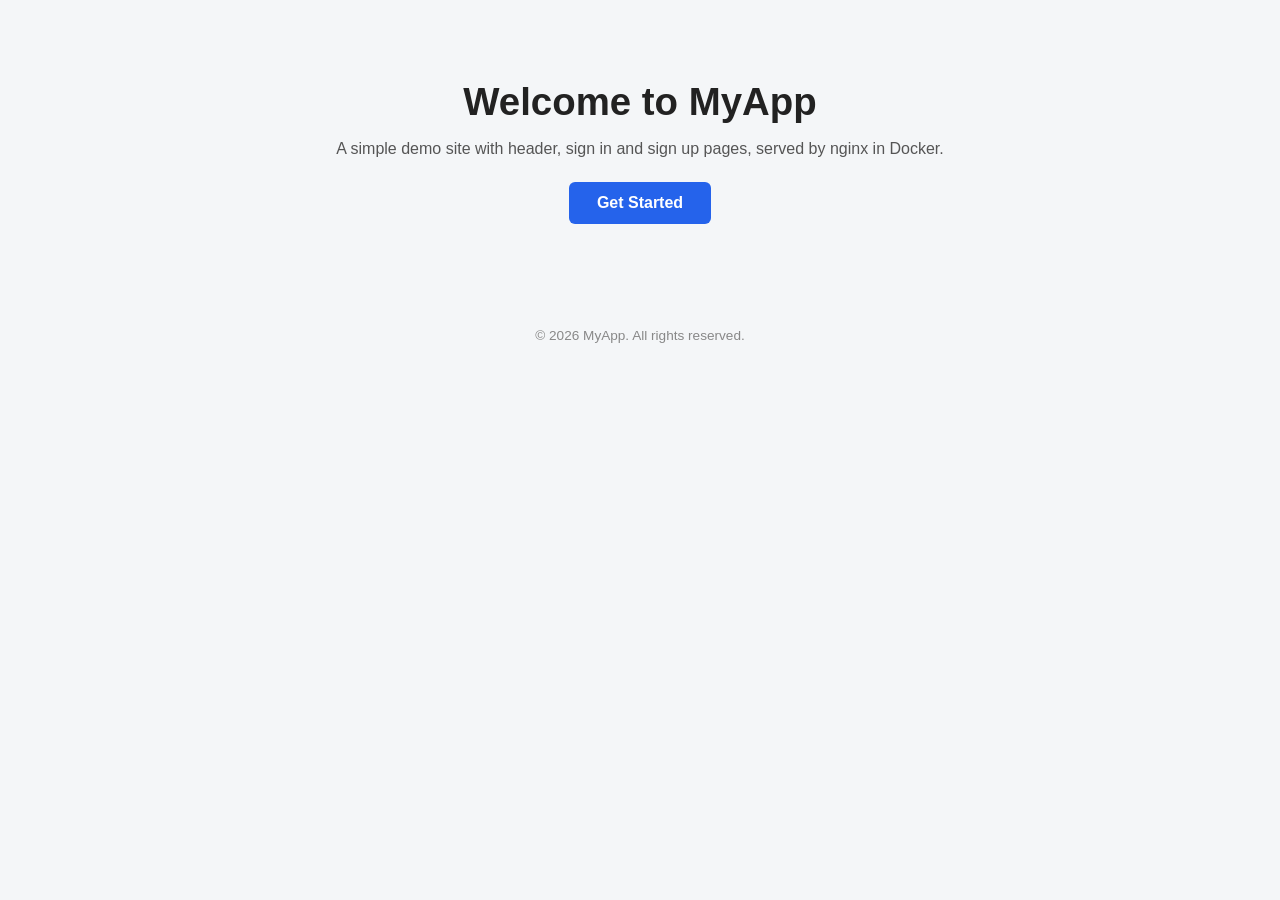
==== html/index.html @ 62d18b86 "Initial commit: add mysite docker files" ====
<!DOCTYPE html>
<html lang="en">
<head>
<meta charset="UTF-8">
<title>MyApp - Home</title>
<link rel="stylesheet" href="style.css">
</head>
<body>
<!--# include file="header.html" -->
<main>
  <section class="hero">
    <div class="container">
      <h1>Welcome to MyApp</h1>
      <p>A simple demo site with header, sign in and sign up pages, served by nginx in Docker.</p>
      <a href="signup.html" class="btn">Get Started</a>
    </div>
  </section>
</main>
<footer class="site-footer">&copy; 2026 MyApp. All rights reserved.</footer>
</body>
</html>
---- html/style.css ----
* { box-sizing: border-box; margin:0; padding:0; }
body { font-family: Arial, Helvetica, sans-serif; background:#f4f6f8; color:#222; }
.container { max-width:1100px; margin:0 auto; padding:0 20px; }
.site-header { background:#1f2937; color:#fff; }
.site-header .container { display:flex; align-items:center; justify-content:space-between; height:64px; }
.site-header .logo { color:#fff; font-size:1.4rem; font-weight:bold; text-decoration:none; }
.site-header nav ul { list-style:none; display:flex; gap:24px; }
.site-header nav a { color:#e5e7eb; text-decoration:none; font-weight:500; }
.site-header nav a:hover { color:#60a5fa; }
.hero { padding:80px 0; text-align:center; }
.hero h1 { font-size:2.4rem; margin-bottom:16px; }
.hero p { color:#555; margin-bottom:24px; }
.btn { display:inline-block; padding:12px 28px; background:#2563eb; color:#fff; border-radius:6px; text-decoration:none; font-weight:600; }
.btn:hover { background:#1d4ed8; }
.auth-wrap { display:flex; justify-content:center; padding:60px 20px; }
.auth-card { background:#fff; padding:40px; border-radius:10px; box-shadow:0 4px 20px rgba(0,0,0,0.08); width:100%; max-width:400px; }
.auth-card h2 { margin-bottom:24px; text-align:center; }
.form-group { margin-bottom:18px; }
.form-group label { display:block; margin-bottom:6px; font-weight:600; font-size:.9rem; }
.form-group input { width:100%; padding:10px 12px; border:1px solid #d1d5db; border-radius:6px; font-size:1rem; }
.form-group input:focus { outline:2px solid #2563eb; }
.auth-card button { width:100%; padding:12px; background:#2563eb; color:#fff; border:none; border-radius:6px; font-size:1rem; font-weight:600; cursor:pointer; }
.auth-card button:hover { background:#1d4ed8; }
.auth-footer-text { text-align:center; margin-top:16px; font-size:.9rem; color:#555; }
.auth-footer-text a { color:#2563eb; text-decoration:none; }
.site-footer { text-align:center; padding:24px; color:#888; font-size:.85rem; }
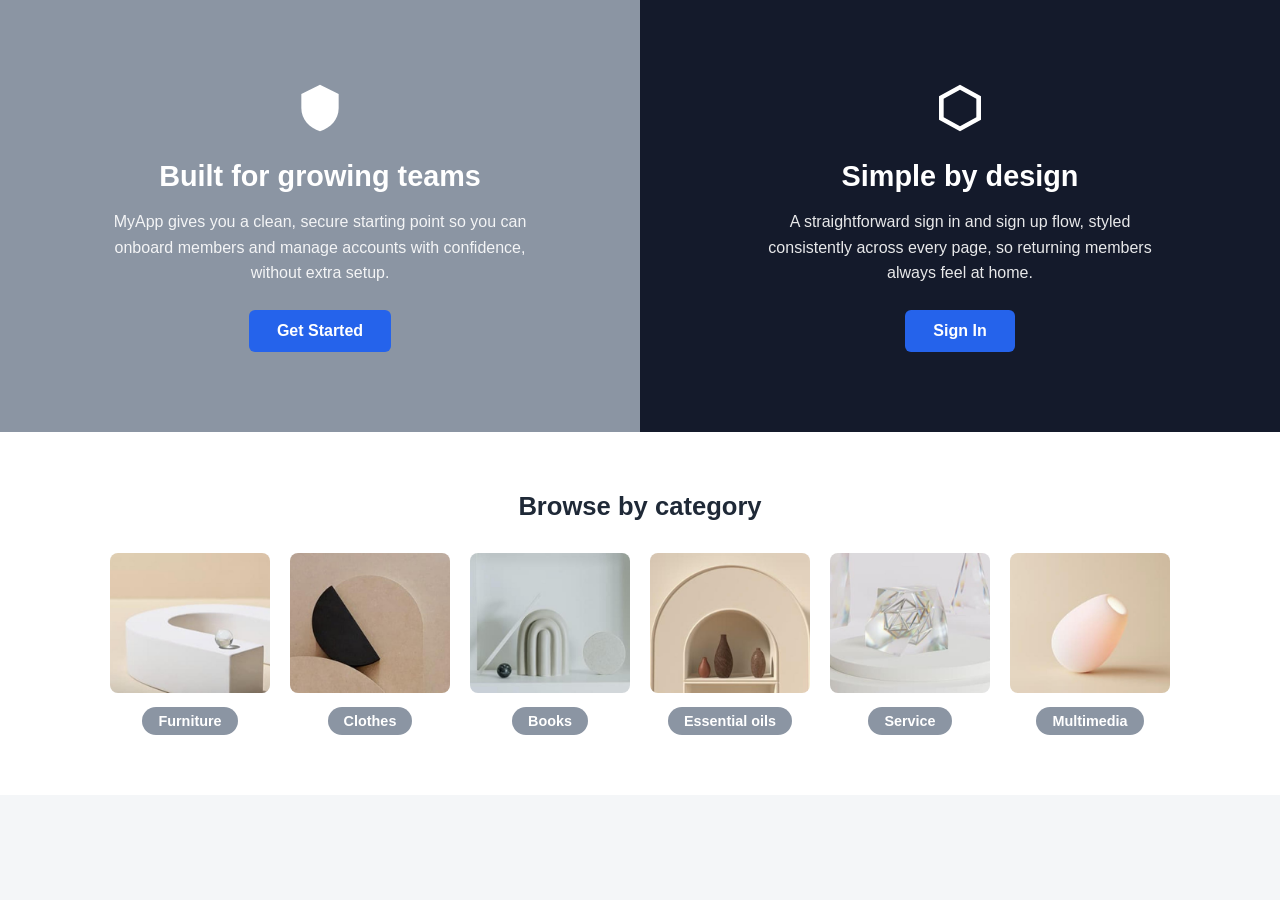
==== commit 39402673: "Add hero section and category grid to index.html" ====
--- a/html/index.html
+++ b/html/index.html
@@ -8,14 +8,56 @@
 <body>
 <!--# include file="header.html" -->
 <main>
-  <section class="hero">
+  <section class="blocks">
+    <div class="block block-slate">
+      <div class="block-icon">
+        <svg viewBox="0 0 24 24"><path d="M12 2l8 4v6c0 5-3.5 8.5-8 10-4.5-1.5-8-5-8-10V6l8-4z"/></svg>
+      </div>
+      <h2>Built for growing teams</h2>
+      <p>MyApp gives you a clean, secure starting point so you can onboard members and manage accounts with confidence, without extra setup.</p>
+      <a href="signup.html" class="btn btn-accent">Get Started</a>
+    </div>
+    <div class="block block-dark">
+      <div class="block-icon">
+        <svg viewBox="0 0 24 24"><path d="M12 2l9 5v10l-9 5-9-5V7l9-5zm0 2.2L5 8v8l7 3.8 7-3.8V8l-7-3.8z"/></svg>
+      </div>
+      <h2>Simple by design</h2>
+      <p>A straightforward sign in and sign up flow, styled consistently across every page, so returning members always feel at home.</p>
+      <a href="signin.html" class="btn btn-accent">Sign In</a>
+    </div>
+  </section>
+  <section class="categories">
     <div class="container">
-      <h1>Welcome to MyApp</h1>
-      <p>A simple demo site with header, sign in and sign up pages, served by nginx in Docker.</p>
-      <a href="signup.html" class="btn">Get Started</a>
+      <h2>Browse by category</h2>
+      <div class="category-grid">
+        <a href="#" class="category-card">
+          <img src="assets/images/furniture.jpg" alt="Furniture">
+          <span class="category-label">Furniture</span>
+        </a>
+        <a href="#" class="category-card">
+          <img src="assets/images/clothes.jpg" alt="Clothes">
+          <span class="category-label">Clothes</span>
+        </a>
+        <a href="#" class="category-card">
+          <img src="assets/images/books.jpg" alt="Books">
+          <span class="category-label">Books</span>
+        </a>
+        <a href="#" class="category-card">
+          <img src="assets/images/essential-oils.jpg" alt="Essential oils">
+          <span class="category-label">Essential oils</span>
+        </a>
+        <a href="#" class="category-card">
+          <img src="assets/images/service.jpg" alt="Service">
+          <span class="category-label">Service</span>
+        </a>
+        <a href="#" class="category-card">
+          <img src="assets/images/multimedia.jpg" alt="Multimedia">
+          <span class="category-label">Multimedia</span>
+        </a>
+      </div>
     </div>
   </section>
 </main>
-<footer class="site-footer">&copy; 2026 MyApp. All rights reserved.</footer>
+<!--#include file="footer.html" -->
 </body>
 </html>
--- a/html/style.css
+++ b/html/style.css
@@ -1,3 +1,72 @@
+* { box-sizing: border-box; margin:0; padding:0; }
+body { font-family: Arial, Helvetica, sans-serif; background:#f4f6f8; color:#1f2937; }
+.container { max-width:1100px; margin:0 auto; padding:0 20px; }
+
+/* Header */
+.site-header { background:#ffffff; border-bottom:1px solid #e5e7eb; }
+.site-header .container { display:flex; align-items:center; justify-content:space-between; height:64px; }
+.site-header .logo { display:flex; align-items:center; gap:8px; color:#1f2937; font-size:1.4rem; font-weight:bold; text-decoration:none; }
+.site-header .logo-img { width:32px; height:32px; border-radius:50%; object-fit:cover; }
+.site-header nav ul { list-style:none; display:flex; gap:24px; }
+.site-header nav a { color:#6b7280; text-decoration:none; font-weight:500; }
+.site-header nav a:hover, .site-header nav a.active { color:#1f2937; }
+.header-actions { display:flex; align-items:center; gap:20px; }
+.header-actions .phone { color:#6b7280; text-decoration:none; font-size:.9rem; }
+
+/* Buttons */
+.btn { display:inline-block; padding:12px 28px; border-radius:6px; text-decoration:none; font-weight:600; border:none; cursor:pointer; }
+.btn-accent { background:#6d4c63; color:#fff; }
+.btn-accent:hover { background:#58394f; }
+
+/* Hero color blocks */
+.blocks { display:flex; flex-wrap:wrap; }
+.block { flex:1 1 320px; padding:80px 40px; text-align:center; color:#fff; }
+.block-slate { background:#8b95a3; }
+.block-dark { background:#141a2b; }
+.block-icon { margin-bottom:20px; }
+.block-icon svg { width:56px; height:56px; fill:#fff; }
+.block h2 { font-size:1.8rem; margin-bottom:16px; }
+.block p { max-width:420px; margin:0 auto 24px; line-height:1.6; opacity:.9; }
+
+/* Category grid */
+.categories { padding:60px 0; background:#fff; }
+.categories h2 { text-align:center; margin-bottom:32px; font-size:1.6rem; color:#1f2937; }
+.category-grid { display:grid; grid-template-columns:repeat(auto-fit, minmax(160px, 1fr)); gap:20px; }
+.category-card { text-decoration:none; display:block; text-align:center; }
+.category-card img { width:100%; height:140px; object-fit:cover; border-radius:8px; margin-bottom:10px; }
+.category-label { display:inline-block; background:#8b95a3; color:#fff; padding:6px 16px; border-radius:20px; font-size:.9rem; font-weight:600; }
+
+/* Legacy hero (kept for compatibility) */
+.hero { padding:80px 0; text-align:center; }
+.hero h1 { font-size:2.4rem; margin-bottom:16px; }
+.hero p { color:#555; margin-bottom:24px; }
+
+/* Auth pages */
+.auth-wrap { display:flex; justify-content:center; padding:60px 20px; }
+.auth-card { background:#fff; padding:40px; border-radius:10px; box-shadow:0 4px 20px rgba(0,0,0,0.08); width:100%; max-width:400px; }
+.auth-card h2 { margin-bottom:24px; text-align:center; }
+.form-group { margin-bottom:18px; }
+.form-group label { display:block; margin-bottom:6px; font-weight:600; font-size:.9rem; }
+.form-group input { width:100%; padding:10px 12px; border:1px solid #d1d5db; border-radius:6px; font-size:1rem; }
+.form-group input:focus { outline:2px solid #6d4c63; }
+.auth-card button { width:100%; padding:12px; background:#6d4c63; color:#fff; border:none; border-radius:6px; font-size:1rem; font-weight:600; cursor:pointer; }
+.auth-card button:hover { background:#58394f; }
+.auth-footer-text { text-align:center; margin-top:18px; font-size:.9rem; color:#555; }
+.auth-footer-text a { color:#6d4c63; text-decoration:none; }
+
+/* Footer */
+.site-footer { background:#141a2b; color:#cbd5e1; padding:60px 0 20px; margin-top:40px; }
+.footer-grid { display:flex; flex-wrap:wrap; gap:40px; padding-bottom:40px; }
+.footer-col { flex:1 1 200px; }
+.footer-col h4 { color:#fff; margin-bottom:16px; }
+.footer-col ul { list-style:none; }
+.footer-col li { margin-bottom:8px; }
+.footer-col a { color:#cbd5e1; text-decoration:none; }
+.footer-col a:hover { color:#fff; }
+.footer-col p { line-height:1.6; font-size:.95rem; }
+.social-links { display:flex; gap:12px; list-style:none; }
+.social-links a { display:flex; align-items:center; justify-content:center; width:36px; height:36px; border-radius:50%; background:#fff; color:#141a2b; font-weight:700; text-decoration:none; }
+.footer-copy { text-align:center; padding-top:20px; border-top:1px solid rgba(255,255,255,.1); color:#94a3b8; font-size:.85rem; }
 * { box-sizing: border-box; margin:0; padding:0; }
 body { font-family: Arial, Helvetica, sans-serif; background:#f4f6f8; color:#222; }
 .container { max-width:1100px; margin:0 auto; padding:0 20px; }
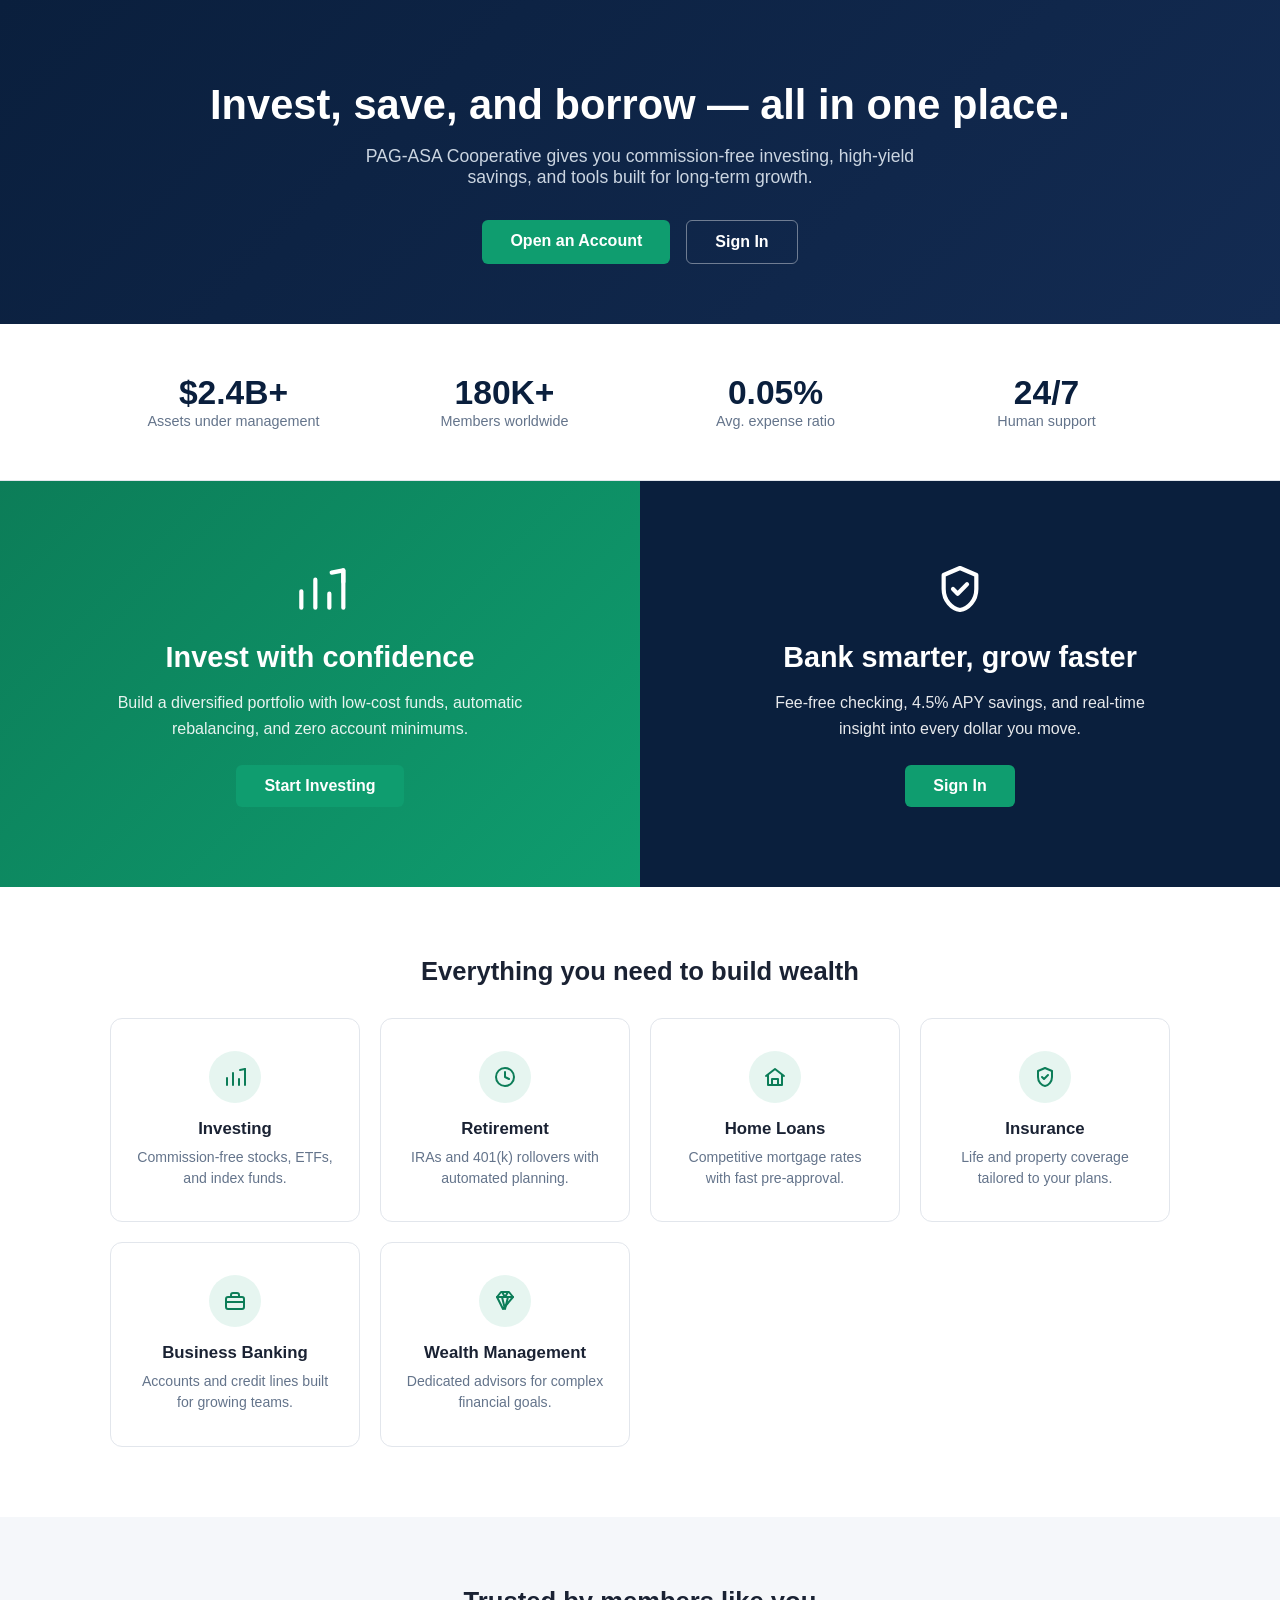
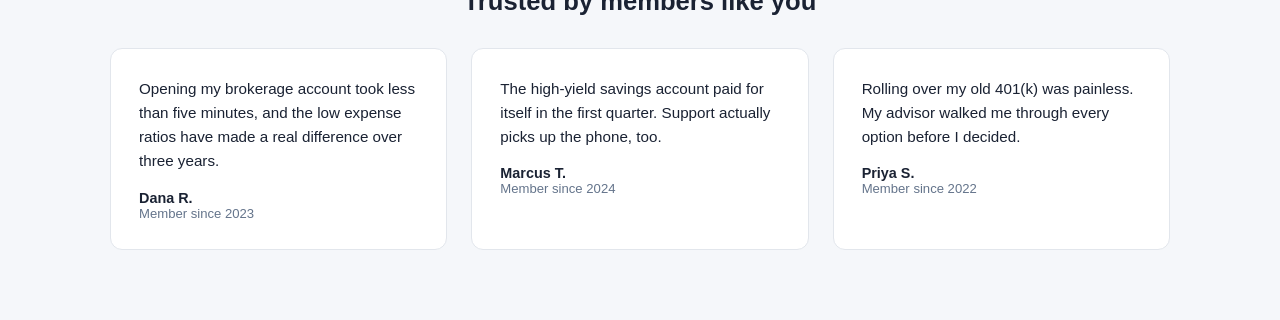
==== commit 226fae9b: "Update site branding and enhance user interface across multiple pages" ====
--- a/html/index.html
+++ b/html/index.html
@@ -2,58 +2,138 @@
 <html lang="en">
 <head>
 <meta charset="UTF-8">
-<title>MyApp - Home</title>
+<title>PAG-ASA Cooperative - Invest, Save, Grow</title>
 <link rel="stylesheet" href="style.css">
 </head>
 <body>
 <!--# include file="header.html" -->
 <main>
+  <section class="hero-copy" id="markets">
+    <div class="container">
+      <h1>Invest, save, and borrow &mdash; all in one place.</h1>
+      <p>PAG-ASA Cooperative gives you commission-free investing, high-yield savings, and tools built for long-term growth.</p>
+      <div class="hero-ctas">
+        <a href="signup.html" class="btn btn-accent">Open an Account</a>
+        <a href="signin.html" class="btn btn-ghost">Sign In</a>
+      </div>
+    </div>
+  </section>
+
+  <section class="stats">
+    <div class="container stats-grid">
+      <div class="stat">
+        <span class="stat-num">$2.4B+</span>
+        <span class="stat-label">Assets under management</span>
+      </div>
+      <div class="stat">
+        <span class="stat-num">180K+</span>
+        <span class="stat-label">Members worldwide</span>
+      </div>
+      <div class="stat">
+        <span class="stat-num">0.05%</span>
+        <span class="stat-label">Avg. expense ratio</span>
+      </div>
+      <div class="stat">
+        <span class="stat-num">24/7</span>
+        <span class="stat-label">Human support</span>
+      </div>
+    </div>
+  </section>
+
   <section class="blocks">
     <div class="block block-slate">
       <div class="block-icon">
-        <svg viewBox="0 0 24 24"><path d="M12 2l8 4v6c0 5-3.5 8.5-8 10-4.5-1.5-8-5-8-10V6l8-4z"/></svg>
+        <svg viewBox="0 0 24 24" fill="none" stroke="currentColor" stroke-width="1.8" stroke-linecap="round" stroke-linejoin="round">
+          <path d="M4 20V13M10 20V8M16 20v-6M22 20V4"/>
+          <path d="M17 5l5-1v5"/>
+        </svg>
       </div>
-      <h2>Built for growing teams</h2>
-      <p>MyApp gives you a clean, secure starting point so you can onboard members and manage accounts with confidence, without extra setup.</p>
-      <a href="signup.html" class="btn btn-accent">Get Started</a>
+      <h2>Invest with confidence</h2>
+      <p>Build a diversified portfolio with low-cost funds, automatic rebalancing, and zero account minimums.</p>
+      <a href="signup.html" class="btn btn-accent">Start Investing</a>
     </div>
     <div class="block block-dark">
       <div class="block-icon">
-        <svg viewBox="0 0 24 24"><path d="M12 2l9 5v10l-9 5-9-5V7l9-5zm0 2.2L5 8v8l7 3.8 7-3.8V8l-7-3.8z"/></svg>
+        <svg viewBox="0 0 24 24" fill="none" stroke="currentColor" stroke-width="1.8" stroke-linecap="round" stroke-linejoin="round">
+          <path d="M12 3l7 3v6c0 5-3.5 8.5-7 9-3.5-.5-7-4-7-9V6l7-3z"/>
+          <path d="M9 12l2 2 4-4"/>
+        </svg>
       </div>
-      <h2>Simple by design</h2>
-      <p>A straightforward sign in and sign up flow, styled consistently across every page, so returning members always feel at home.</p>
+      <h2>Bank smarter, grow faster</h2>
+      <p>Fee-free checking, 4.5% APY savings, and real-time insight into every dollar you move.</p>
       <a href="signin.html" class="btn btn-accent">Sign In</a>
     </div>
   </section>
-  <section class="categories">
+
+  <section class="categories" id="services">
     <div class="container">
-      <h2>Browse by category</h2>
+      <h2>Everything you need to build wealth</h2>
       <div class="category-grid">
-        <a href="#" class="category-card">
-          <img src="assets/images/furniture.jpg" alt="Furniture">
-          <span class="category-label">Furniture</span>
+        <a href="signup.html" class="service-card">
+          <span class="service-icon">
+            <svg viewBox="0 0 24 24" fill="none" stroke="currentColor" stroke-width="2" stroke-linecap="round" stroke-linejoin="round"><path d="M4 20V13M10 20V8M16 20v-6M22 20V4"/><path d="M17 5l5-1v5"/></svg>
+          </span>
+          <h3>Investing</h3>
+          <p>Commission-free stocks, ETFs, and index funds.</p>
         </a>
-        <a href="#" class="category-card">
-          <img src="assets/images/clothes.jpg" alt="Clothes">
-          <span class="category-label">Clothes</span>
+        <a href="signup.html" class="service-card">
+          <span class="service-icon">
+            <svg viewBox="0 0 24 24" fill="none" stroke="currentColor" stroke-width="2" stroke-linecap="round" stroke-linejoin="round"><circle cx="12" cy="12" r="9"/><path d="M12 7v5l4 2"/></svg>
+          </span>
+          <h3>Retirement</h3>
+          <p>IRAs and 401(k) rollovers with automated planning.</p>
         </a>
-        <a href="#" class="category-card">
-          <img src="assets/images/books.jpg" alt="Books">
-          <span class="category-label">Books</span>
+        <a href="signup.html" class="service-card">
+          <span class="service-icon">
+            <svg viewBox="0 0 24 24" fill="none" stroke="currentColor" stroke-width="2" stroke-linecap="round" stroke-linejoin="round"><path d="M3 11l9-7 9 7"/><path d="M5 10v10h14V10"/><path d="M9 20v-6h6v6"/></svg>
+          </span>
+          <h3>Home Loans</h3>
+          <p>Competitive mortgage rates with fast pre-approval.</p>
         </a>
-        <a href="#" class="category-card">
-          <img src="assets/images/essential-oils.jpg" alt="Essential oils">
-          <span class="category-label">Essential oils</span>
+        <a href="signup.html" class="service-card">
+          <span class="service-icon">
+            <svg viewBox="0 0 24 24" fill="none" stroke="currentColor" stroke-width="2" stroke-linecap="round" stroke-linejoin="round"><path d="M12 3l7 3v6c0 5-3.5 8.5-7 9-3.5-.5-7-4-7-9V6l7-3z"/><path d="M9 12l2 2 4-4"/></svg>
+          </span>
+          <h3>Insurance</h3>
+          <p>Life and property coverage tailored to your plans.</p>
         </a>
-        <a href="#" class="category-card">
-          <img src="assets/images/service.jpg" alt="Service">
-          <span class="category-label">Service</span>
+        <a href="signup.html" class="service-card">
+          <span class="service-icon">
+            <svg viewBox="0 0 24 24" fill="none" stroke="currentColor" stroke-width="2" stroke-linecap="round" stroke-linejoin="round"><rect x="3" y="8" width="18" height="12" rx="2"/><path d="M8 8V6a2 2 0 0 1 2-2h4a2 2 0 0 1 2 2v2"/><path d="M3 13h18"/></svg>
+          </span>
+          <h3>Business Banking</h3>
+          <p>Accounts and credit lines built for growing teams.</p>
         </a>
-        <a href="#" class="category-card">
-          <img src="assets/images/multimedia.jpg" alt="Multimedia">
-          <span class="category-label">Multimedia</span>
+        <a href="signup.html" class="service-card">
+          <span class="service-icon">
+            <svg viewBox="0 0 24 24" fill="none" stroke="currentColor" stroke-width="2" stroke-linecap="round" stroke-linejoin="round"><path d="M4 8l4-5h8l4 5-10 12L4 8z"/><path d="M4 8h16M9 3l3 5 3-5M9 8l3 12 3-12"/></svg>
+          </span>
+          <h3>Wealth Management</h3>
+          <p>Dedicated advisors for complex financial goals.</p>
         </a>
+      </div>
+    </div>
+  </section>
+
+  <section class="testimonials">
+    <div class="container">
+      <h2>Trusted by members like you</h2>
+      <div class="testimonial-grid">
+        <div class="testimonial-card">
+          <p class="testimonial-quote">Opening my brokerage account took less than five minutes, and the low expense ratios have made a real difference over three years.</p>
+          <p class="testimonial-author">Dana R.</p>
+          <p class="testimonial-role">Member since 2023</p>
+        </div>
+        <div class="testimonial-card">
+          <p class="testimonial-quote">The high-yield savings account paid for itself in the first quarter. Support actually picks up the phone, too.</p>
+          <p class="testimonial-author">Marcus T.</p>
+          <p class="testimonial-role">Member since 2024</p>
+        </div>
+        <div class="testimonial-card">
+          <p class="testimonial-quote">Rolling over my old 401(k) was painless. My advisor walked me through every option before I decided.</p>
+          <p class="testimonial-author">Priya S.</p>
+          <p class="testimonial-role">Member since 2022</p>
+        </div>
       </div>
     </div>
   </section>
--- a/html/style.css
+++ b/html/style.css
@@ -1,61 +1,97 @@
 * { box-sizing: border-box; margin:0; padding:0; }
-body { font-family: Arial, Helvetica, sans-serif; background:#f4f6f8; color:#1f2937; }
+:root {
+  --navy:#0a1f3d;
+  --navy-light:#132b52;
+  --emerald:#0f9d6f;
+  --emerald-dark:#0c7d58;
+  --gold:#c9a961;
+  --bg:#f5f7fa;
+  --text:#1a2233;
+  --muted:#64748b;
+  --border:#e2e6ec;
+}
+body { font-family: Arial, Helvetica, sans-serif; background:var(--bg); color:var(--text); }
 .container { max-width:1100px; margin:0 auto; padding:0 20px; }
 
 /* Header */
-.site-header { background:#ffffff; border-bottom:1px solid #e5e7eb; }
+.site-header { background:#ffffff; border-bottom:1px solid var(--border); }
 .site-header .container { display:flex; align-items:center; justify-content:space-between; height:64px; }
-.site-header .logo { display:flex; align-items:center; gap:8px; color:#1f2937; font-size:1.4rem; font-weight:bold; text-decoration:none; }
-.site-header .logo-img { width:32px; height:32px; border-radius:50%; object-fit:cover; }
+.site-header .logo { display:flex; align-items:center; gap:8px; color:var(--navy); font-size:1.3rem; font-weight:bold; text-decoration:none; }
+.logo-img { width:32px; height:32px; border-radius:50%; object-fit:cover; }
 .site-header nav ul { list-style:none; display:flex; gap:24px; }
-.site-header nav a { color:#6b7280; text-decoration:none; font-weight:500; }
-.site-header nav a:hover, .site-header nav a.active { color:#1f2937; }
+.site-header nav a { color:var(--muted); text-decoration:none; font-weight:500; }
+.site-header nav a:hover, .site-header nav a.active { color:var(--navy); }
 .header-actions { display:flex; align-items:center; gap:20px; }
-.header-actions .phone { color:#6b7280; text-decoration:none; font-size:.9rem; }
+.header-actions .phone { color:var(--muted); text-decoration:none; font-size:.9rem; }
 
 /* Buttons */
 .btn { display:inline-block; padding:12px 28px; border-radius:6px; text-decoration:none; font-weight:600; border:none; cursor:pointer; }
-.btn-accent { background:#6d4c63; color:#fff; }
-.btn-accent:hover { background:#58394f; }
+.btn-accent { background:var(--emerald); color:#fff; }
+.btn-accent:hover { background:var(--emerald-dark); }
+.btn-ghost { background:transparent; color:#fff; border:1.5px solid rgba(255,255,255,.4); }
+.btn-ghost:hover { background:rgba(255,255,255,.1); }
+
+/* Hero copy */
+.hero-copy { background:linear-gradient(135deg,var(--navy),var(--navy-light)); color:#fff; padding:80px 0 60px; text-align:center; }
+.hero-copy h1 { font-size:2.6rem; line-height:1.2; margin-bottom:16px; }
+.hero-copy p { color:#cbd5e1; max-width:560px; margin:0 auto 32px; font-size:1.1rem; }
+.hero-ctas { display:flex; gap:16px; justify-content:center; flex-wrap:wrap; }
+
+/* Stats */
+.stats { background:#fff; padding:50px 0; border-bottom:1px solid var(--border); }
+.stats-grid { display:grid; grid-template-columns:repeat(auto-fit, minmax(160px,1fr)); gap:24px; text-align:center; }
+.stat-num { display:block; font-size:2.1rem; font-weight:800; color:var(--navy); }
+.stat-label { color:var(--muted); font-size:.9rem; }
 
 /* Hero color blocks */
 .blocks { display:flex; flex-wrap:wrap; }
 .block { flex:1 1 320px; padding:80px 40px; text-align:center; color:#fff; }
-.block-slate { background:#8b95a3; }
-.block-dark { background:#141a2b; }
+.block-slate { background:linear-gradient(135deg,var(--emerald-dark),var(--emerald)); }
+.block-dark { background:var(--navy); }
 .block-icon { margin-bottom:20px; }
-.block-icon svg { width:56px; height:56px; fill:#fff; }
+.block-icon svg { width:56px; height:56px; }
 .block h2 { font-size:1.8rem; margin-bottom:16px; }
 .block p { max-width:420px; margin:0 auto 24px; line-height:1.6; opacity:.9; }
 
-/* Category grid */
-.categories { padding:60px 0; background:#fff; }
-.categories h2 { text-align:center; margin-bottom:32px; font-size:1.6rem; color:#1f2937; }
-.category-grid { display:grid; grid-template-columns:repeat(auto-fit, minmax(160px, 1fr)); gap:20px; }
-.category-card { text-decoration:none; display:block; text-align:center; }
-.category-card img { width:100%; height:140px; object-fit:cover; border-radius:8px; margin-bottom:10px; }
-.category-label { display:inline-block; background:#8b95a3; color:#fff; padding:6px 16px; border-radius:20px; font-size:.9rem; font-weight:600; }
+/* Services grid */
+.categories { padding:70px 0; background:#fff; }
+.categories h2 { text-align:center; margin-bottom:32px; font-size:1.6rem; color:var(--text); }
+.category-grid { display:grid; grid-template-columns:repeat(auto-fit, minmax(200px, 1fr)); gap:20px; }
+.service-card { background:#fff; border:1px solid var(--border); border-radius:12px; padding:32px 24px; text-align:center; text-decoration:none; color:var(--text); transition:transform .15s ease, box-shadow .15s ease; }
+.service-card:hover { transform:translateY(-4px); box-shadow:0 12px 24px rgba(10,31,61,.08); }
+.service-icon { display:flex; align-items:center; justify-content:center; width:52px; height:52px; margin:0 auto 16px; border-radius:50%; background:rgba(15,157,111,.1); color:var(--emerald-dark); }
+.service-icon svg { width:24px; height:24px; }
+.service-card h3 { font-size:1.05rem; margin-bottom:8px; }
+.service-card p { font-size:.88rem; color:var(--muted); line-height:1.5; }
 
-/* Legacy hero (kept for compatibility) */
-.hero { padding:80px 0; text-align:center; }
-.hero h1 { font-size:2.4rem; margin-bottom:16px; }
-.hero p { color:#555; margin-bottom:24px; }
+/* Testimonials */
+.testimonials { padding:70px 0; background:var(--bg); }
+.testimonials h2 { text-align:center; margin-bottom:32px; font-size:1.6rem; color:var(--text); }
+.testimonial-grid { display:grid; grid-template-columns:repeat(auto-fit, minmax(240px,1fr)); gap:24px; }
+.testimonial-card { background:#fff; border:1px solid var(--border); border-radius:12px; padding:28px; }
+.testimonial-quote { font-size:.95rem; line-height:1.6; margin-bottom:16px; }
+.testimonial-author { font-weight:700; font-size:.9rem; }
+.testimonial-role { color:var(--muted); font-size:.82rem; }
 
 /* Auth pages */
 .auth-wrap { display:flex; justify-content:center; padding:60px 20px; }
 .auth-card { background:#fff; padding:40px; border-radius:10px; box-shadow:0 4px 20px rgba(0,0,0,0.08); width:100%; max-width:400px; }
-.auth-card h2 { margin-bottom:24px; text-align:center; }
+.auth-card h2 { margin-bottom:8px; text-align:center; }
+.auth-subtext { text-align:center; color:var(--muted); font-size:.9rem; margin-bottom:24px; }
 .form-group { margin-bottom:18px; }
 .form-group label { display:block; margin-bottom:6px; font-weight:600; font-size:.9rem; }
-.form-group input { width:100%; padding:10px 12px; border:1px solid #d1d5db; border-radius:6px; font-size:1rem; }
-.form-group input:focus { outline:2px solid #6d4c63; }
-.auth-card button { width:100%; padding:12px; background:#6d4c63; color:#fff; border:none; border-radius:6px; font-size:1rem; font-weight:600; cursor:pointer; }
-.auth-card button:hover { background:#58394f; }
-.auth-footer-text { text-align:center; margin-top:18px; font-size:.9rem; color:#555; }
-.auth-footer-text a { color:#6d4c63; text-decoration:none; }
+.form-group input, .form-group select { width:100%; padding:10px 12px; border:1px solid #d1d5db; border-radius:6px; font-size:1rem; font-family:inherit; background:#fff; }
+.form-group input:focus, .form-group select:focus { outline:2px solid var(--emerald); }
+.form-row { display:flex; align-items:center; justify-content:space-between; margin-bottom:18px; font-size:.85rem; }
+.checkbox-label { display:flex; align-items:center; gap:6px; color:var(--muted); }
+.forgot-link { color:var(--emerald-dark); text-decoration:none; }
+.auth-card button { width:100%; padding:12px; background:var(--emerald); color:#fff; border:none; border-radius:6px; font-size:1rem; font-weight:600; cursor:pointer; }
+.auth-card button:hover { background:var(--emerald-dark); }
+.auth-footer-text { text-align:center; margin-top:18px; font-size:.9rem; color:var(--muted); }
+.auth-footer-text a { color:var(--emerald-dark); text-decoration:none; }
 
 /* Footer */
-.site-footer { background:#141a2b; color:#cbd5e1; padding:60px 0 20px; margin-top:40px; }
+.site-footer { background:var(--navy); color:#cbd5e1; padding:60px 0 20px; margin-top:40px; }
 .footer-grid { display:flex; flex-wrap:wrap; gap:40px; padding-bottom:40px; }
 .footer-col { flex:1 1 200px; }
 .footer-col h4 { color:#fff; margin-bottom:16px; }
@@ -65,31 +101,6 @@
 .footer-col a:hover { color:#fff; }
 .footer-col p { line-height:1.6; font-size:.95rem; }
 .social-links { display:flex; gap:12px; list-style:none; }
-.social-links a { display:flex; align-items:center; justify-content:center; width:36px; height:36px; border-radius:50%; background:#fff; color:#141a2b; font-weight:700; text-decoration:none; }
+.social-links a { display:flex; align-items:center; justify-content:center; width:36px; height:36px; border-radius:50%; background:#fff; color:var(--navy); font-weight:700; text-decoration:none; }
+.footer-disclosure { max-width:820px; margin:0 auto; text-align:center; padding:0 20px 20px; font-size:.78rem; color:#94a3b8; line-height:1.5; }
 .footer-copy { text-align:center; padding-top:20px; border-top:1px solid rgba(255,255,255,.1); color:#94a3b8; font-size:.85rem; }
-* { box-sizing: border-box; margin:0; padding:0; }
-body { font-family: Arial, Helvetica, sans-serif; background:#f4f6f8; color:#222; }
-.container { max-width:1100px; margin:0 auto; padding:0 20px; }
-.site-header { background:#1f2937; color:#fff; }
-.site-header .container { display:flex; align-items:center; justify-content:space-between; height:64px; }
-.site-header .logo { color:#fff; font-size:1.4rem; font-weight:bold; text-decoration:none; }
-.site-header nav ul { list-style:none; display:flex; gap:24px; }
-.site-header nav a { color:#e5e7eb; text-decoration:none; font-weight:500; }
-.site-header nav a:hover { color:#60a5fa; }
-.hero { padding:80px 0; text-align:center; }
-.hero h1 { font-size:2.4rem; margin-bottom:16px; }
-.hero p { color:#555; margin-bottom:24px; }
-.btn { display:inline-block; padding:12px 28px; background:#2563eb; color:#fff; border-radius:6px; text-decoration:none; font-weight:600; }
-.btn:hover { background:#1d4ed8; }
-.auth-wrap { display:flex; justify-content:center; padding:60px 20px; }
-.auth-card { background:#fff; padding:40px; border-radius:10px; box-shadow:0 4px 20px rgba(0,0,0,0.08); width:100%; max-width:400px; }
-.auth-card h2 { margin-bottom:24px; text-align:center; }
-.form-group { margin-bottom:18px; }
-.form-group label { display:block; margin-bottom:6px; font-weight:600; font-size:.9rem; }
-.form-group input { width:100%; padding:10px 12px; border:1px solid #d1d5db; border-radius:6px; font-size:1rem; }
-.form-group input:focus { outline:2px solid #2563eb; }
-.auth-card button { width:100%; padding:12px; background:#2563eb; color:#fff; border:none; border-radius:6px; font-size:1rem; font-weight:600; cursor:pointer; }
-.auth-card button:hover { background:#1d4ed8; }
-.auth-footer-text { text-align:center; margin-top:16px; font-size:.9rem; color:#555; }
-.auth-footer-text a { color:#2563eb; text-decoration:none; }
-.site-footer { text-align:center; padding:24px; color:#888; font-size:.85rem; }
